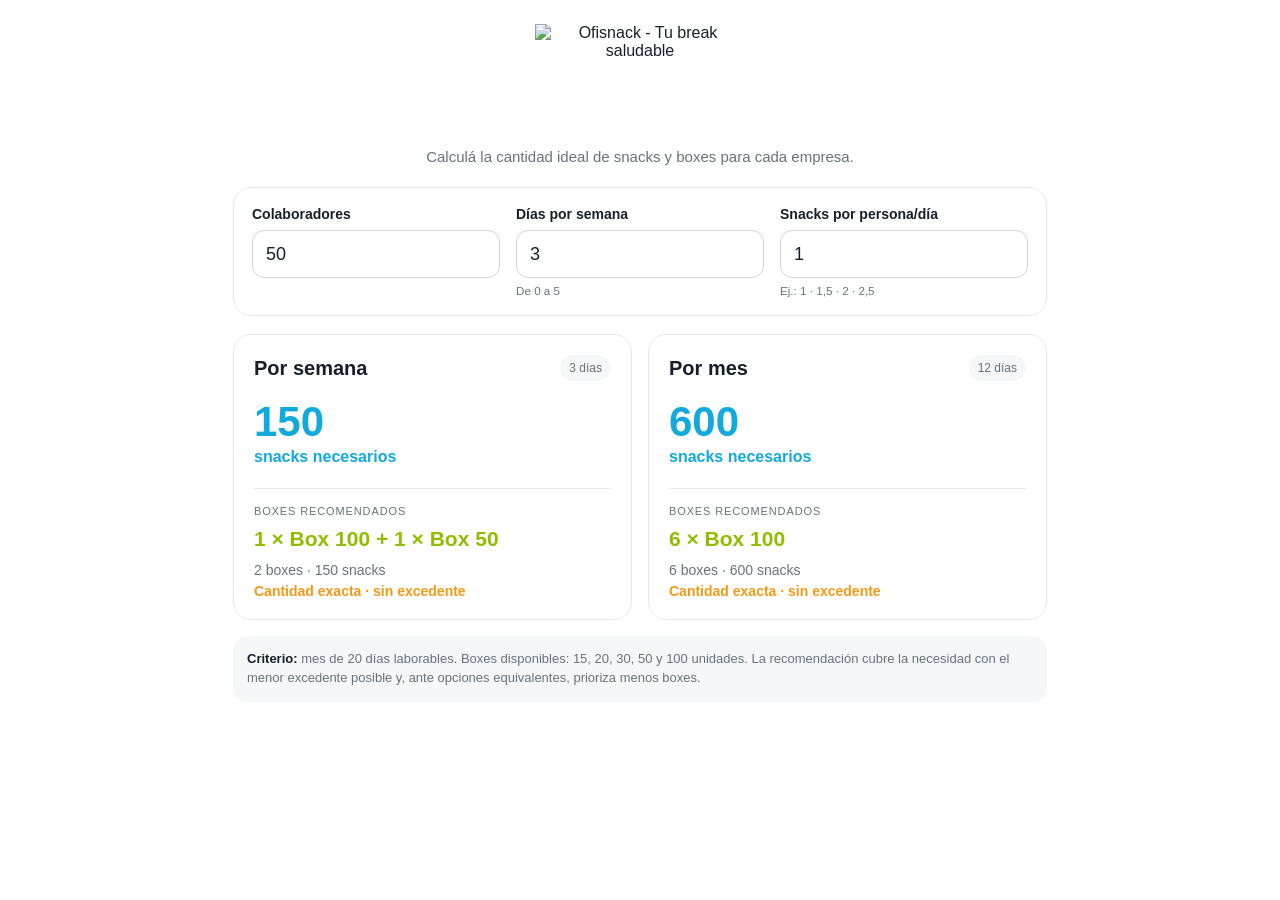
==== index.html @ 4632ea8a "Add files via upload" ====
<!doctype html><html lang="es"><head><meta charset="utf-8"><meta name="viewport" content="width=device-width,initial-scale=1,viewport-fit=cover"><meta name="theme-color" content="#ffffff"><meta name="apple-mobile-web-app-capable" content="yes"><meta name="apple-mobile-web-app-status-bar-style" content="default"><meta name="apple-mobile-web-app-title" content="Ofisnack"><link rel="manifest" href="manifest.webmanifest"><link rel="apple-touch-icon" href="assets/icon-192.png"><title>Calculadora Ofisnack</title><link rel="stylesheet" href="styles.css"></head><body><main class="app"><header><img class="logo" src="assets/ofisnack-logo.png" alt="Ofisnack - Tu break saludable"><p>Calculá la cantidad ideal de snacks y boxes para cada empresa.</p></header><section class="form"><label>Colaboradores<input id="people" type="number" min="0" step="1" value="50" inputmode="numeric"></label><label>Días por semana<input id="days" type="number" min="0" max="5" step="1" value="3" inputmode="numeric"><small>De 0 a 5</small></label><label>Snacks por persona/día<input id="per" type="number" min="0" step="0.1" value="1" inputmode="decimal"><small>Ej.: 1 · 1,5 · 2 · 2,5</small></label></section><section class="results"><article><div class="top"><h2>Por semana</h2><span id="wdays">3 días</span></div><div id="wsnacks" class="snacks">150</div><div class="snacklabel">snacks necesarios</div><hr><div class="eyebrow">BOXES RECOMENDADOS</div><div id="wboxes" class="boxes"></div><div id="wtotal" class="meta"></div><div id="wextra" class="extra"></div></article><article><div class="top"><h2>Por mes</h2><span id="mdays">12 días</span></div><div id="msnacks" class="snacks">600</div><div class="snacklabel">snacks necesarios</div><hr><div class="eyebrow">BOXES RECOMENDADOS</div><div id="mboxes" class="boxes"></div><div id="mtotal" class="meta"></div><div id="mextra" class="extra"></div></article></section><aside><b>Criterio:</b> mes de 20 días laborables. Boxes disponibles: 15, 20, 30, 50 y 100 unidades. La recomendación cubre la necesidad con el menor excedente posible y, ante opciones equivalentes, prioriza menos boxes.</aside></main><script src="app.js"></script></body></html>
---- styles.css ----
:root{--blue:#12a9dc;--green:#91bd00;--orange:#f29a16;--text:#17202a;--muted:#68727d;--line:#e5e8eb;--soft:#f6f7f8}*{box-sizing:border-box}body{margin:0;background:#fff;color:var(--text);font-family:-apple-system,BlinkMacSystemFont,"Segoe UI",sans-serif}.app{max-width:850px;margin:auto;padding:24px 18px 40px}header{text-align:center;margin-bottom:22px}.logo{width:210px;height:120px;object-fit:contain;display:block;margin:0 auto 4px}header p{margin:0;color:var(--muted);font-size:15px}.form{border:1px solid var(--line);border-radius:18px;padding:18px;display:grid;grid-template-columns:repeat(3,1fr);gap:16px}label{font-size:14px;font-weight:650}input{width:100%;margin-top:8px;height:48px;border:1px solid #cfd5da;border-radius:12px;padding:0 13px;font-size:18px;background:white;color:var(--text)}input:focus{outline:3px solid rgba(18,169,220,.18);border-color:var(--blue)}small{display:block;color:var(--muted);font-weight:400;margin-top:6px}.results{display:grid;grid-template-columns:1fr 1fr;gap:16px;margin-top:18px}.results article{border:1px solid var(--line);border-radius:18px;padding:20px}.top{display:flex;justify-content:space-between;align-items:center;gap:10px}.top h2{margin:0;font-size:20px}.top span{font-size:12px;color:var(--muted);background:var(--soft);padding:6px 9px;border-radius:999px}.snacks{font-size:42px;font-weight:800;color:var(--blue);margin-top:20px;line-height:1}.snacklabel{color:var(--blue);font-weight:650;margin-top:5px}hr{border:0;border-top:1px solid var(--line);margin:22px 0 16px}.eyebrow{font-size:11px;color:var(--muted);letter-spacing:.08em}.boxes{font-size:21px;font-weight:800;color:var(--green);margin-top:8px;line-height:1.3}.meta{font-size:14px;color:var(--muted);margin-top:10px}.extra{font-size:14px;color:var(--orange);font-weight:700;margin-top:5px}aside{background:var(--soft);border-radius:14px;padding:14px;margin-top:16px;color:var(--muted);font-size:13px;line-height:1.45}aside b{color:var(--text)}@media(max-width:650px){.app{padding:18px 14px 34px}.logo{width:190px;height:105px}.form,.results{grid-template-columns:1fr}.form{gap:14px}.results article{padding:18px}.snacks{font-size:40px}}
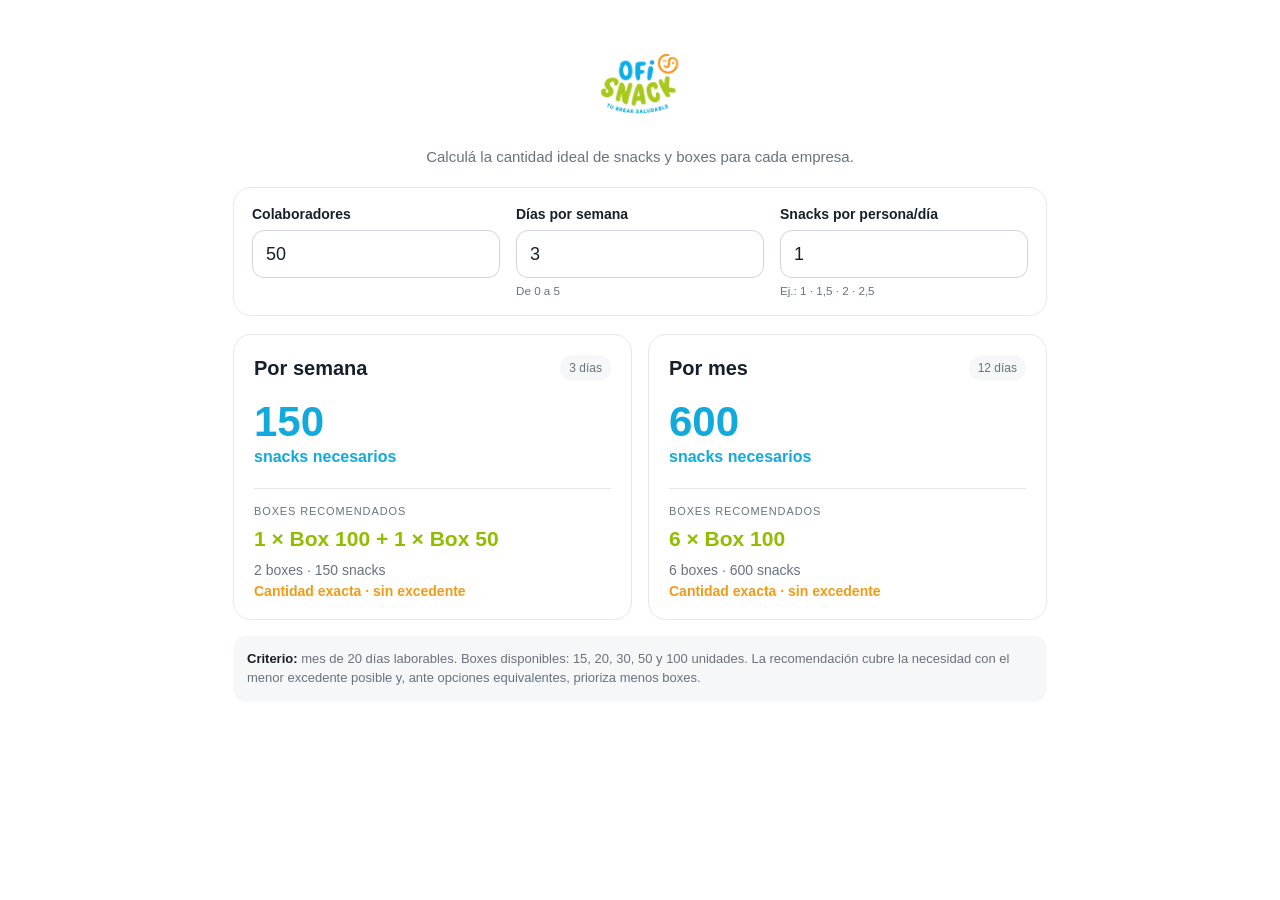
==== commit 15dfb075: "Update index.html" ====
--- a/index.html
+++ b/index.html
@@ -1 +1 @@
-<!doctype html><html lang="es"><head><meta charset="utf-8"><meta name="viewport" content="width=device-width,initial-scale=1,viewport-fit=cover"><meta name="theme-color" content="#ffffff"><meta name="apple-mobile-web-app-capable" content="yes"><meta name="apple-mobile-web-app-status-bar-style" content="default"><meta name="apple-mobile-web-app-title" content="Ofisnack"><link rel="manifest" href="manifest.webmanifest"><link rel="apple-touch-icon" href="assets/icon-192.png"><title>Calculadora Ofisnack</title><link rel="stylesheet" href="styles.css"></head><body><main class="app"><header><img class="logo" src="assets/ofisnack-logo.png" alt="Ofisnack - Tu break saludable"><p>Calculá la cantidad ideal de snacks y boxes para cada empresa.</p></header><section class="form"><label>Colaboradores<input id="people" type="number" min="0" step="1" value="50" inputmode="numeric"></label><label>Días por semana<input id="days" type="number" min="0" max="5" step="1" value="3" inputmode="numeric"><small>De 0 a 5</small></label><label>Snacks por persona/día<input id="per" type="number" min="0" step="0.1" value="1" inputmode="decimal"><small>Ej.: 1 · 1,5 · 2 · 2,5</small></label></section><section class="results"><article><div class="top"><h2>Por semana</h2><span id="wdays">3 días</span></div><div id="wsnacks" class="snacks">150</div><div class="snacklabel">snacks necesarios</div><hr><div class="eyebrow">BOXES RECOMENDADOS</div><div id="wboxes" class="boxes"></div><div id="wtotal" class="meta"></div><div id="wextra" class="extra"></div></article><article><div class="top"><h2>Por mes</h2><span id="mdays">12 días</span></div><div id="msnacks" class="snacks">600</div><div class="snacklabel">snacks necesarios</div><hr><div class="eyebrow">BOXES RECOMENDADOS</div><div id="mboxes" class="boxes"></div><div id="mtotal" class="meta"></div><div id="mextra" class="extra"></div></article></section><aside><b>Criterio:</b> mes de 20 días laborables. Boxes disponibles: 15, 20, 30, 50 y 100 unidades. La recomendación cubre la necesidad con el menor excedente posible y, ante opciones equivalentes, prioriza menos boxes.</aside></main><script src="app.js"></script></body></html>
+<!doctype html><html lang="es"><head><meta charset="utf-8"><meta name="viewport" content="width=device-width,initial-scale=1,viewport-fit=cover"><meta name="theme-color" content="#ffffff"><meta name="apple-mobile-web-app-capable" content="yes"><meta name="apple-mobile-web-app-status-bar-style" content="default"><meta name="apple-mobile-web-app-title" content="Ofisnack"><link rel="manifest" href="manifest.webmanifest"><link rel="apple-touch-icon" href="assets/icon-192.png"><title>Calculadora Ofisnack</title><link rel="stylesheet" href="styles.css"></head><body><main class="app"><header><img class="logo" src="ofisnack-logo.png" alt="Ofisnack - Tu break saludable"><p>Calculá la cantidad ideal de snacks y boxes para cada empresa.</p></header><section class="form"><label>Colaboradores<input id="people" type="number" min="0" step="1" value="50" inputmode="numeric"></label><label>Días por semana<input id="days" type="number" min="0" max="5" step="1" value="3" inputmode="numeric"><small>De 0 a 5</small></label><label>Snacks por persona/día<input id="per" type="number" min="0" step="0.1" value="1" inputmode="decimal"><small>Ej.: 1 · 1,5 · 2 · 2,5</small></label></section><section class="results"><article><div class="top"><h2>Por semana</h2><span id="wdays">3 días</span></div><div id="wsnacks" class="snacks">150</div><div class="snacklabel">snacks necesarios</div><hr><div class="eyebrow">BOXES RECOMENDADOS</div><div id="wboxes" class="boxes"></div><div id="wtotal" class="meta"></div><div id="wextra" class="extra"></div></article><article><div class="top"><h2>Por mes</h2><span id="mdays">12 días</span></div><div id="msnacks" class="snacks">600</div><div class="snacklabel">snacks necesarios</div><hr><div class="eyebrow">BOXES RECOMENDADOS</div><div id="mboxes" class="boxes"></div><div id="mtotal" class="meta"></div><div id="mextra" class="extra"></div></article></section><aside><b>Criterio:</b> mes de 20 días laborables. Boxes disponibles: 15, 20, 30, 50 y 100 unidades. La recomendación cubre la necesidad con el menor excedente posible y, ante opciones equivalentes, prioriza menos boxes.</aside></main><script src="app.js"></script></body></html>
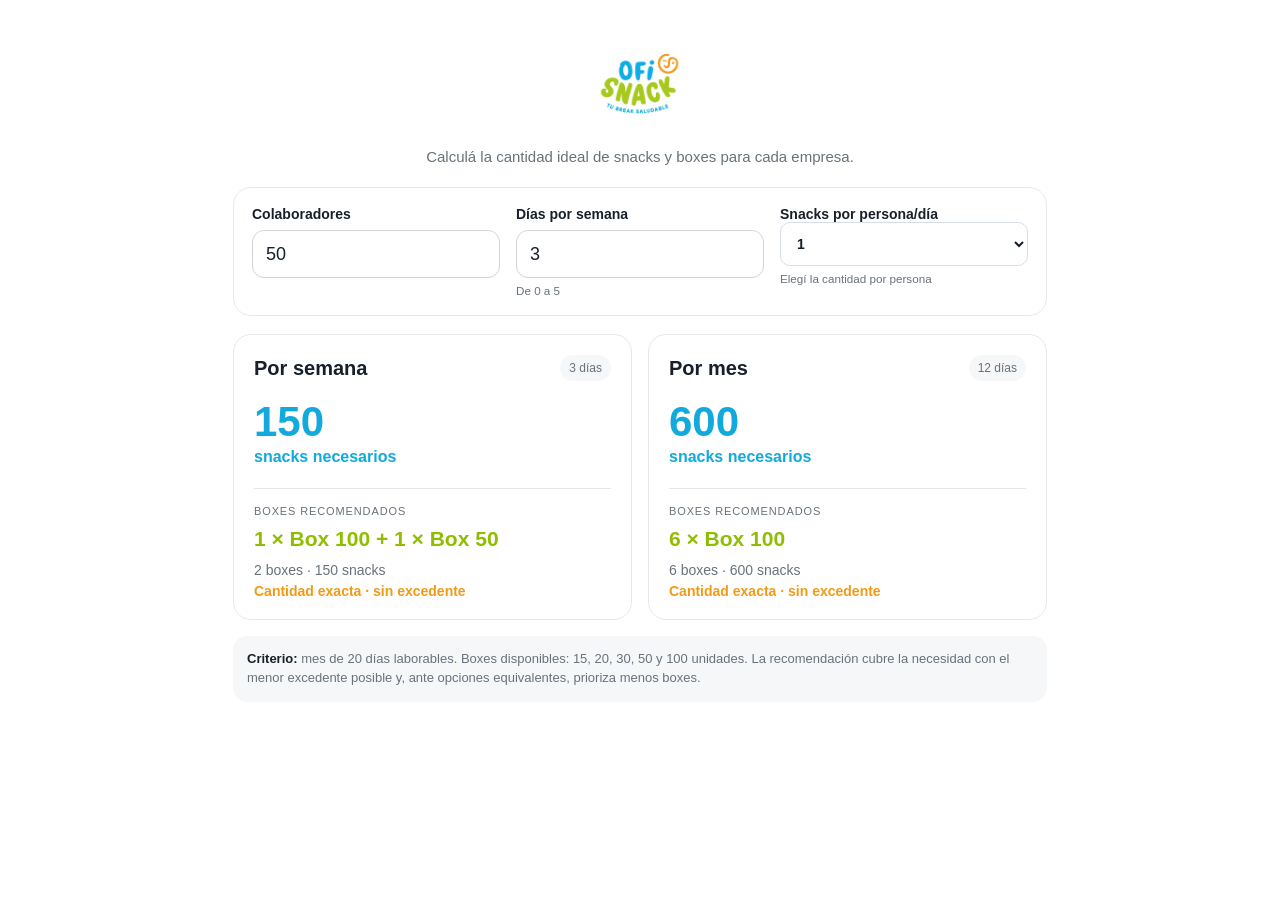
==== commit cf706afa: "Rename index (3).html to index.html" ====
--- a/index.html
+++ b/index.html
@@ -1 +1,77 @@
-<!doctype html><html lang="es"><head><meta charset="utf-8"><meta name="viewport" content="width=device-width,initial-scale=1,viewport-fit=cover"><meta name="theme-color" content="#ffffff"><meta name="apple-mobile-web-app-capable" content="yes"><meta name="apple-mobile-web-app-status-bar-style" content="default"><meta name="apple-mobile-web-app-title" content="Ofisnack"><link rel="manifest" href="manifest.webmanifest"><link rel="apple-touch-icon" href="assets/icon-192.png"><title>Calculadora Ofisnack</title><link rel="stylesheet" href="styles.css"></head><body><main class="app"><header><img class="logo" src="ofisnack-logo.png" alt="Ofisnack - Tu break saludable"><p>Calculá la cantidad ideal de snacks y boxes para cada empresa.</p></header><section class="form"><label>Colaboradores<input id="people" type="number" min="0" step="1" value="50" inputmode="numeric"></label><label>Días por semana<input id="days" type="number" min="0" max="5" step="1" value="3" inputmode="numeric"><small>De 0 a 5</small></label><label>Snacks por persona/día<input id="per" type="number" min="0" step="0.1" value="1" inputmode="decimal"><small>Ej.: 1 · 1,5 · 2 · 2,5</small></label></section><section class="results"><article><div class="top"><h2>Por semana</h2><span id="wdays">3 días</span></div><div id="wsnacks" class="snacks">150</div><div class="snacklabel">snacks necesarios</div><hr><div class="eyebrow">BOXES RECOMENDADOS</div><div id="wboxes" class="boxes"></div><div id="wtotal" class="meta"></div><div id="wextra" class="extra"></div></article><article><div class="top"><h2>Por mes</h2><span id="mdays">12 días</span></div><div id="msnacks" class="snacks">600</div><div class="snacklabel">snacks necesarios</div><hr><div class="eyebrow">BOXES RECOMENDADOS</div><div id="mboxes" class="boxes"></div><div id="mtotal" class="meta"></div><div id="mextra" class="extra"></div></article></section><aside><b>Criterio:</b> mes de 20 días laborables. Boxes disponibles: 15, 20, 30, 50 y 100 unidades. La recomendación cubre la necesidad con el menor excedente posible y, ante opciones equivalentes, prioriza menos boxes.</aside></main><script src="app.js"></script></body></html>
+<!doctype html>
+<html lang="es">
+<head>
+  <meta charset="utf-8">
+  <meta name="viewport" content="width=device-width,initial-scale=1,viewport-fit=cover">
+  <meta name="theme-color" content="#ffffff">
+  <meta name="apple-mobile-web-app-capable" content="yes">
+  <meta name="apple-mobile-web-app-status-bar-style" content="default">
+  <meta name="apple-mobile-web-app-title" content="Ofisnack">
+  <link rel="manifest" href="manifest.webmanifest">
+  <link rel="apple-touch-icon" sizes="192x192" href="icon-192.png">
+  <link rel="icon" type="image/png" sizes="192x192" href="icon-192.png">
+  <link rel="icon" type="image/png" sizes="512x512" href="icon-512.png">
+  <title>Calculadora Ofisnack</title>
+  <link rel="stylesheet" href="styles.css">
+</head>
+<body>
+  <main class="app">
+    <header>
+      <img class="logo" src="ofisnack-logo.png" alt="Ofisnack - Tu break saludable">
+      <p>Calculá la cantidad ideal de snacks y boxes para cada empresa.</p>
+    </header>
+
+    <section class="form">
+      <label>Colaboradores
+        <input id="people" type="number" min="0" step="1" value="50" inputmode="numeric">
+      </label>
+      <label>Días por semana
+        <input id="days" type="number" min="0" max="5" step="1" value="3" inputmode="numeric">
+        <small>De 0 a 5</small>
+      </label>
+      <label>Snacks por persona/día
+        <select id="per" aria-label="Snacks por persona por día" style="width:100%;font:inherit;padding:12px;border:1px solid #d8dee8;border-radius:10px;background:#fff;color:inherit">
+          <option value="0.5">0,5</option>
+          <option value="1" selected>1</option>
+          <option value="1.5">1,5</option>
+          <option value="2">2</option>
+          <option value="2.5">2,5</option>
+          <option value="3">3</option>
+          <option value="3.5">3,5</option>
+          <option value="4">4</option>
+          <option value="4.5">4,5</option>
+          <option value="5">5</option>
+        </select>
+        <small>Elegí la cantidad por persona</small>
+      </label>
+    </section>
+
+    <section class="results">
+      <article>
+        <div class="top"><h2>Por semana</h2><span id="wdays">3 días</span></div>
+        <div id="wsnacks" class="snacks">150</div>
+        <div class="snacklabel">snacks necesarios</div>
+        <hr>
+        <div class="eyebrow">BOXES RECOMENDADOS</div>
+        <div id="wboxes" class="boxes"></div>
+        <div id="wtotal" class="meta"></div>
+        <div id="wextra" class="extra"></div>
+      </article>
+
+      <article>
+        <div class="top"><h2>Por mes</h2><span id="mdays">12 días</span></div>
+        <div id="msnacks" class="snacks">600</div>
+        <div class="snacklabel">snacks necesarios</div>
+        <hr>
+        <div class="eyebrow">BOXES RECOMENDADOS</div>
+        <div id="mboxes" class="boxes"></div>
+        <div id="mtotal" class="meta"></div>
+        <div id="mextra" class="extra"></div>
+      </article>
+    </section>
+
+    <aside><b>Criterio:</b> mes de 20 días laborables. Boxes disponibles: 15, 20, 30, 50 y 100 unidades. La recomendación cubre la necesidad con el menor excedente posible y, ante opciones equivalentes, prioriza menos boxes.</aside>
+  </main>
+  <script src="app.js"></script>
+</body>
+</html>
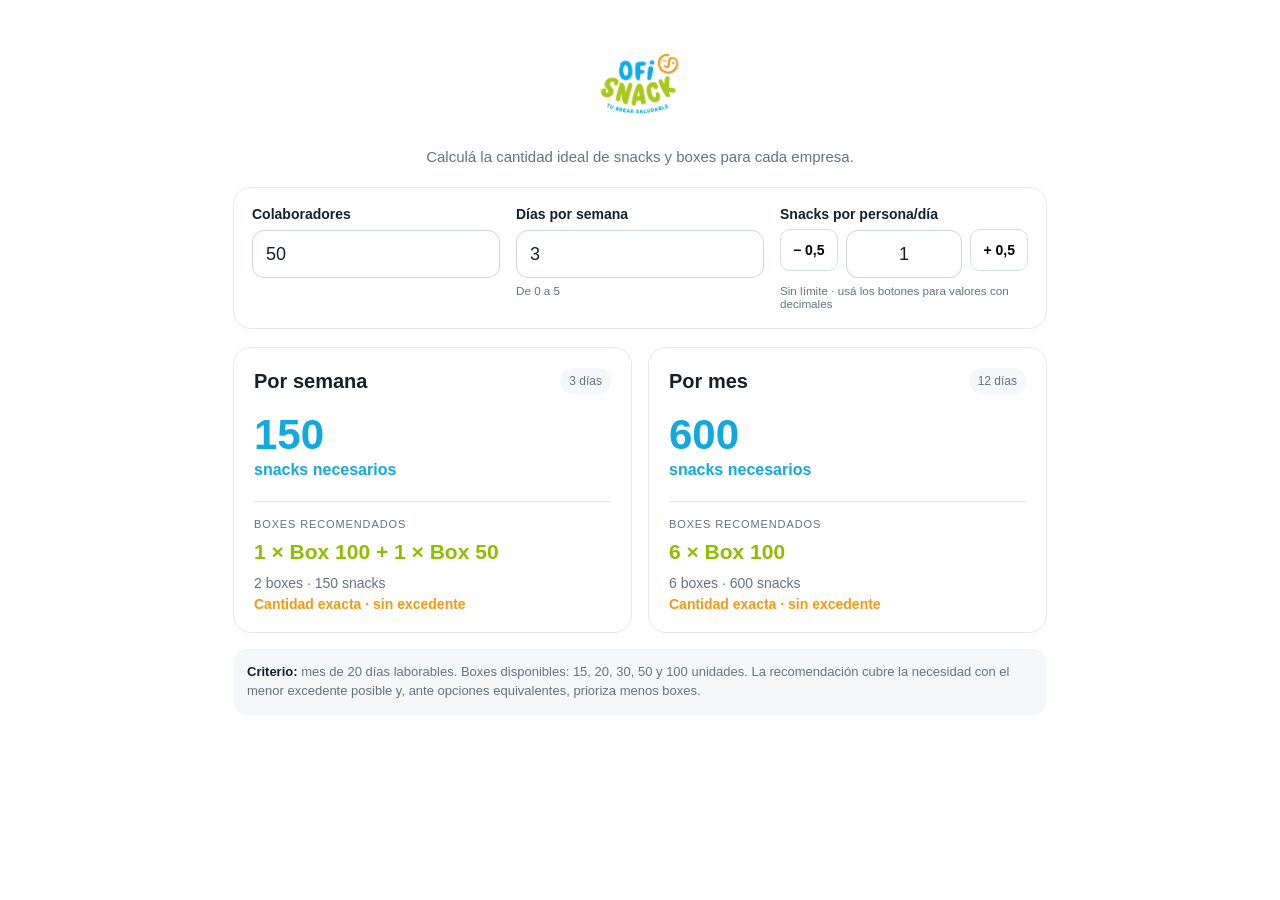
==== commit bd4a7a3b: "Add files via upload" ====
--- a/index.html
+++ b/index.html
@@ -1,77 +1,42 @@
 <!doctype html>
 <html lang="es">
 <head>
-  <meta charset="utf-8">
-  <meta name="viewport" content="width=device-width,initial-scale=1,viewport-fit=cover">
-  <meta name="theme-color" content="#ffffff">
-  <meta name="apple-mobile-web-app-capable" content="yes">
-  <meta name="apple-mobile-web-app-status-bar-style" content="default">
-  <meta name="apple-mobile-web-app-title" content="Ofisnack">
-  <link rel="manifest" href="manifest.webmanifest">
-  <link rel="apple-touch-icon" sizes="192x192" href="icon-192.png">
-  <link rel="icon" type="image/png" sizes="192x192" href="icon-192.png">
-  <link rel="icon" type="image/png" sizes="512x512" href="icon-512.png">
-  <title>Calculadora Ofisnack</title>
-  <link rel="stylesheet" href="styles.css">
+<meta charset="utf-8">
+<meta name="viewport" content="width=device-width,initial-scale=1,viewport-fit=cover">
+<meta name="theme-color" content="#ffffff">
+<meta name="apple-mobile-web-app-capable" content="yes">
+<meta name="apple-mobile-web-app-status-bar-style" content="default">
+<meta name="apple-mobile-web-app-title" content="Ofisnack">
+<link rel="manifest" href="manifest.webmanifest">
+<link rel="apple-touch-icon" sizes="192x192" href="icon-192.png">
+<link rel="icon" type="image/png" sizes="192x192" href="icon-192.png">
+<link rel="icon" type="image/png" sizes="512x512" href="icon-512.png">
+<title>Calculadora Ofisnack</title>
+<link rel="stylesheet" href="styles.css">
 </head>
 <body>
-  <main class="app">
-    <header>
-      <img class="logo" src="ofisnack-logo.png" alt="Ofisnack - Tu break saludable">
-      <p>Calculá la cantidad ideal de snacks y boxes para cada empresa.</p>
-    </header>
-
-    <section class="form">
-      <label>Colaboradores
-        <input id="people" type="number" min="0" step="1" value="50" inputmode="numeric">
-      </label>
-      <label>Días por semana
-        <input id="days" type="number" min="0" max="5" step="1" value="3" inputmode="numeric">
-        <small>De 0 a 5</small>
-      </label>
-      <label>Snacks por persona/día
-        <select id="per" aria-label="Snacks por persona por día" style="width:100%;font:inherit;padding:12px;border:1px solid #d8dee8;border-radius:10px;background:#fff;color:inherit">
-          <option value="0.5">0,5</option>
-          <option value="1" selected>1</option>
-          <option value="1.5">1,5</option>
-          <option value="2">2</option>
-          <option value="2.5">2,5</option>
-          <option value="3">3</option>
-          <option value="3.5">3,5</option>
-          <option value="4">4</option>
-          <option value="4.5">4,5</option>
-          <option value="5">5</option>
-        </select>
-        <small>Elegí la cantidad por persona</small>
-      </label>
-    </section>
-
-    <section class="results">
-      <article>
-        <div class="top"><h2>Por semana</h2><span id="wdays">3 días</span></div>
-        <div id="wsnacks" class="snacks">150</div>
-        <div class="snacklabel">snacks necesarios</div>
-        <hr>
-        <div class="eyebrow">BOXES RECOMENDADOS</div>
-        <div id="wboxes" class="boxes"></div>
-        <div id="wtotal" class="meta"></div>
-        <div id="wextra" class="extra"></div>
-      </article>
-
-      <article>
-        <div class="top"><h2>Por mes</h2><span id="mdays">12 días</span></div>
-        <div id="msnacks" class="snacks">600</div>
-        <div class="snacklabel">snacks necesarios</div>
-        <hr>
-        <div class="eyebrow">BOXES RECOMENDADOS</div>
-        <div id="mboxes" class="boxes"></div>
-        <div id="mtotal" class="meta"></div>
-        <div id="mextra" class="extra"></div>
-      </article>
-    </section>
-
-    <aside><b>Criterio:</b> mes de 20 días laborables. Boxes disponibles: 15, 20, 30, 50 y 100 unidades. La recomendación cubre la necesidad con el menor excedente posible y, ante opciones equivalentes, prioriza menos boxes.</aside>
-  </main>
-  <script src="app.js"></script>
-</body>
-</html>
+<main class="app">
+<header>
+<img class="logo" src="ofisnack-logo.png" alt="Ofisnack - Tu break saludable">
+<p>Calculá la cantidad ideal de snacks y boxes para cada empresa.</p>
+</header>
+<section class="form">
+<label>Colaboradores<input id="people" type="number" min="0" step="1" value="50" inputmode="numeric"></label>
+<label>Días por semana<input id="days" type="number" min="0" max="5" step="1" value="3" inputmode="numeric"><small>De 0 a 5</small></label>
+<label>Snacks por persona/día
+<div style="display:flex;gap:8px;align-items:center">
+<button type="button" id="perMinus" style="padding:12px;border:1px solid #d8dee8;border-radius:10px;background:#fff;font:inherit">− 0,5</button>
+<input id="per" type="text" value="1" inputmode="numeric" autocomplete="off" style="min-width:0;flex:1;text-align:center">
+<button type="button" id="perPlus" style="padding:12px;border:1px solid #d8dee8;border-radius:10px;background:#fff;font:inherit">+ 0,5</button>
+</div>
+<small>Sin límite · usá los botones para valores con decimales</small>
+</label>
+</section>
+<section class="results">
+<article><div class="top"><h2>Por semana</h2><span id="wdays">3 días</span></div><div id="wsnacks" class="snacks">150</div><div class="snacklabel">snacks necesarios</div><hr><div class="eyebrow">BOXES RECOMENDADOS</div><div id="wboxes" class="boxes"></div><div id="wtotal" class="meta"></div><div id="wextra" class="extra"></div></article>
+<article><div class="top"><h2>Por mes</h2><span id="mdays">12 días</span></div><div id="msnacks" class="snacks">600</div><div class="snacklabel">snacks necesarios</div><hr><div class="eyebrow">BOXES RECOMENDADOS</div><div id="mboxes" class="boxes"></div><div id="mtotal" class="meta"></div><div id="mextra" class="extra"></div></article>
+</section>
+<aside><b>Criterio:</b> mes de 20 días laborables. Boxes disponibles: 15, 20, 30, 50 y 100 unidades. La recomendación cubre la necesidad con el menor excedente posible y, ante opciones equivalentes, prioriza menos boxes.</aside>
+</main>
+<script src="app.js"></script>
+</body></html>
